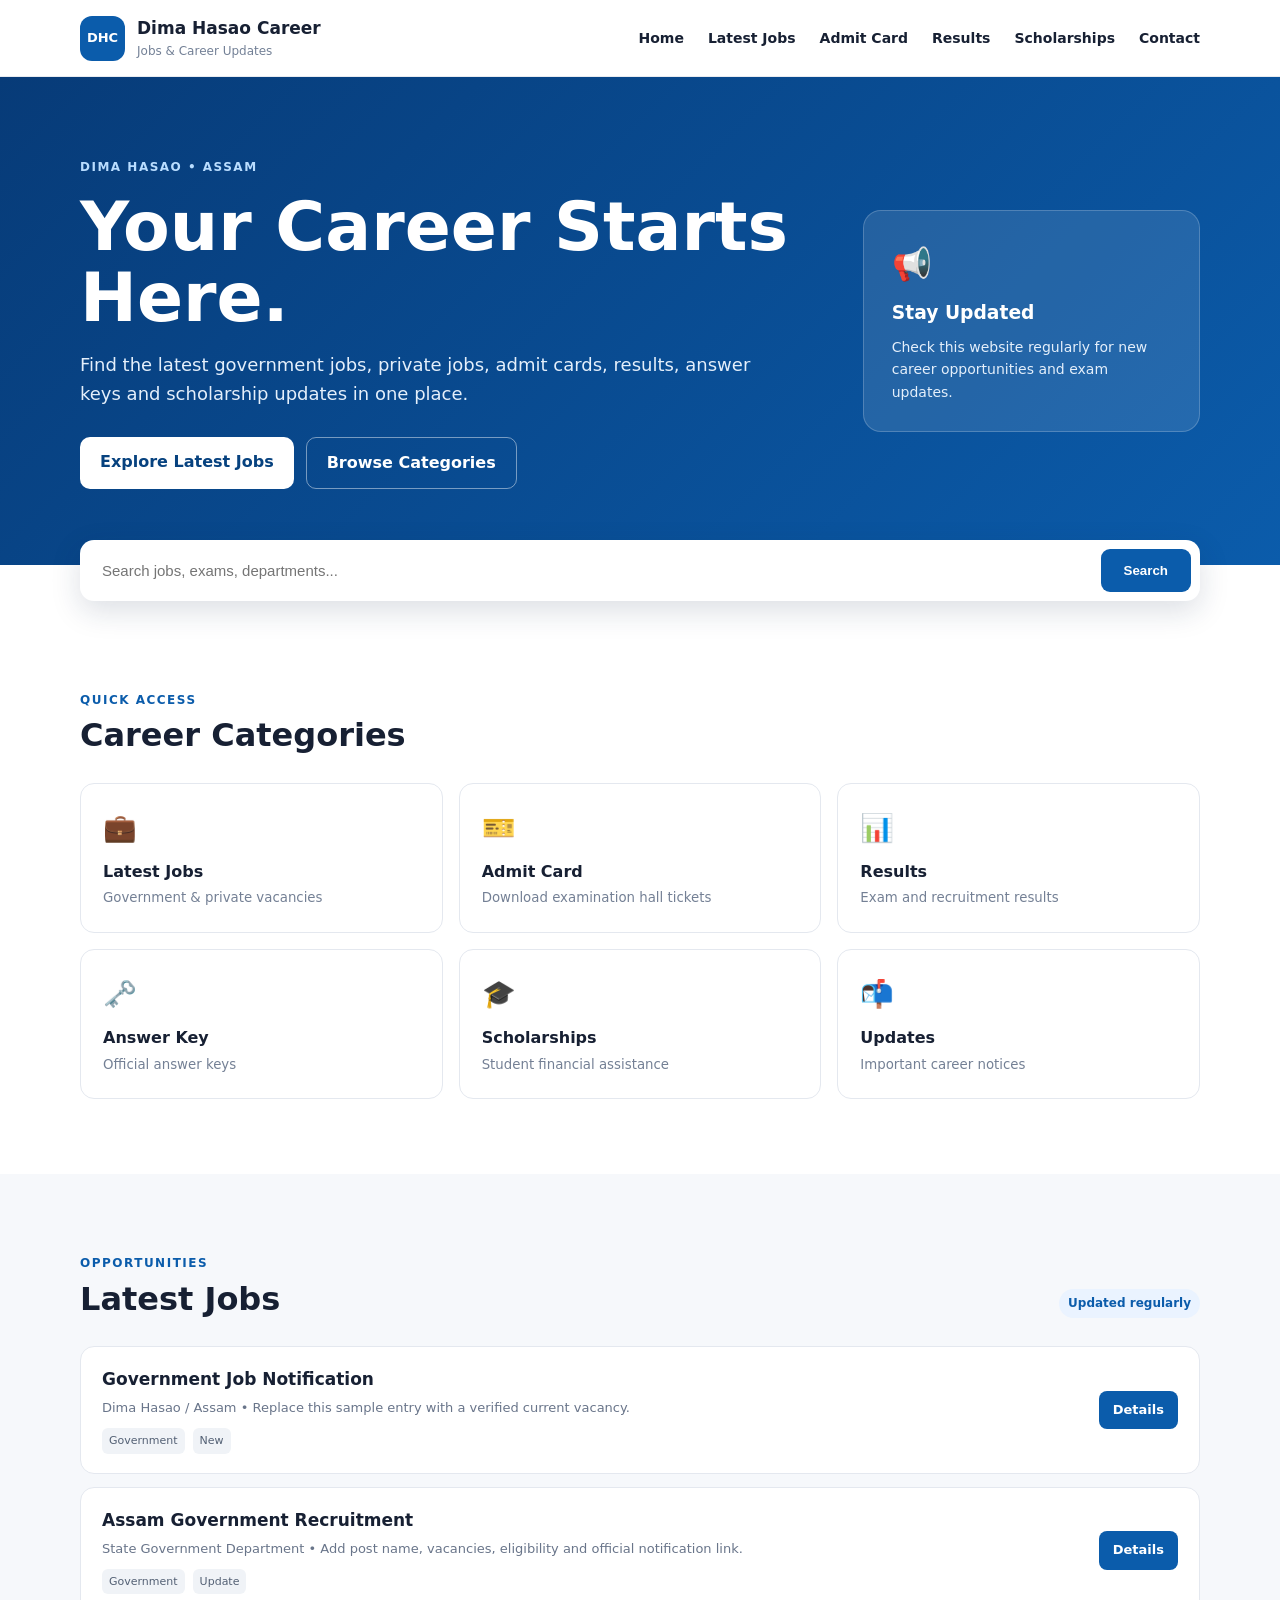
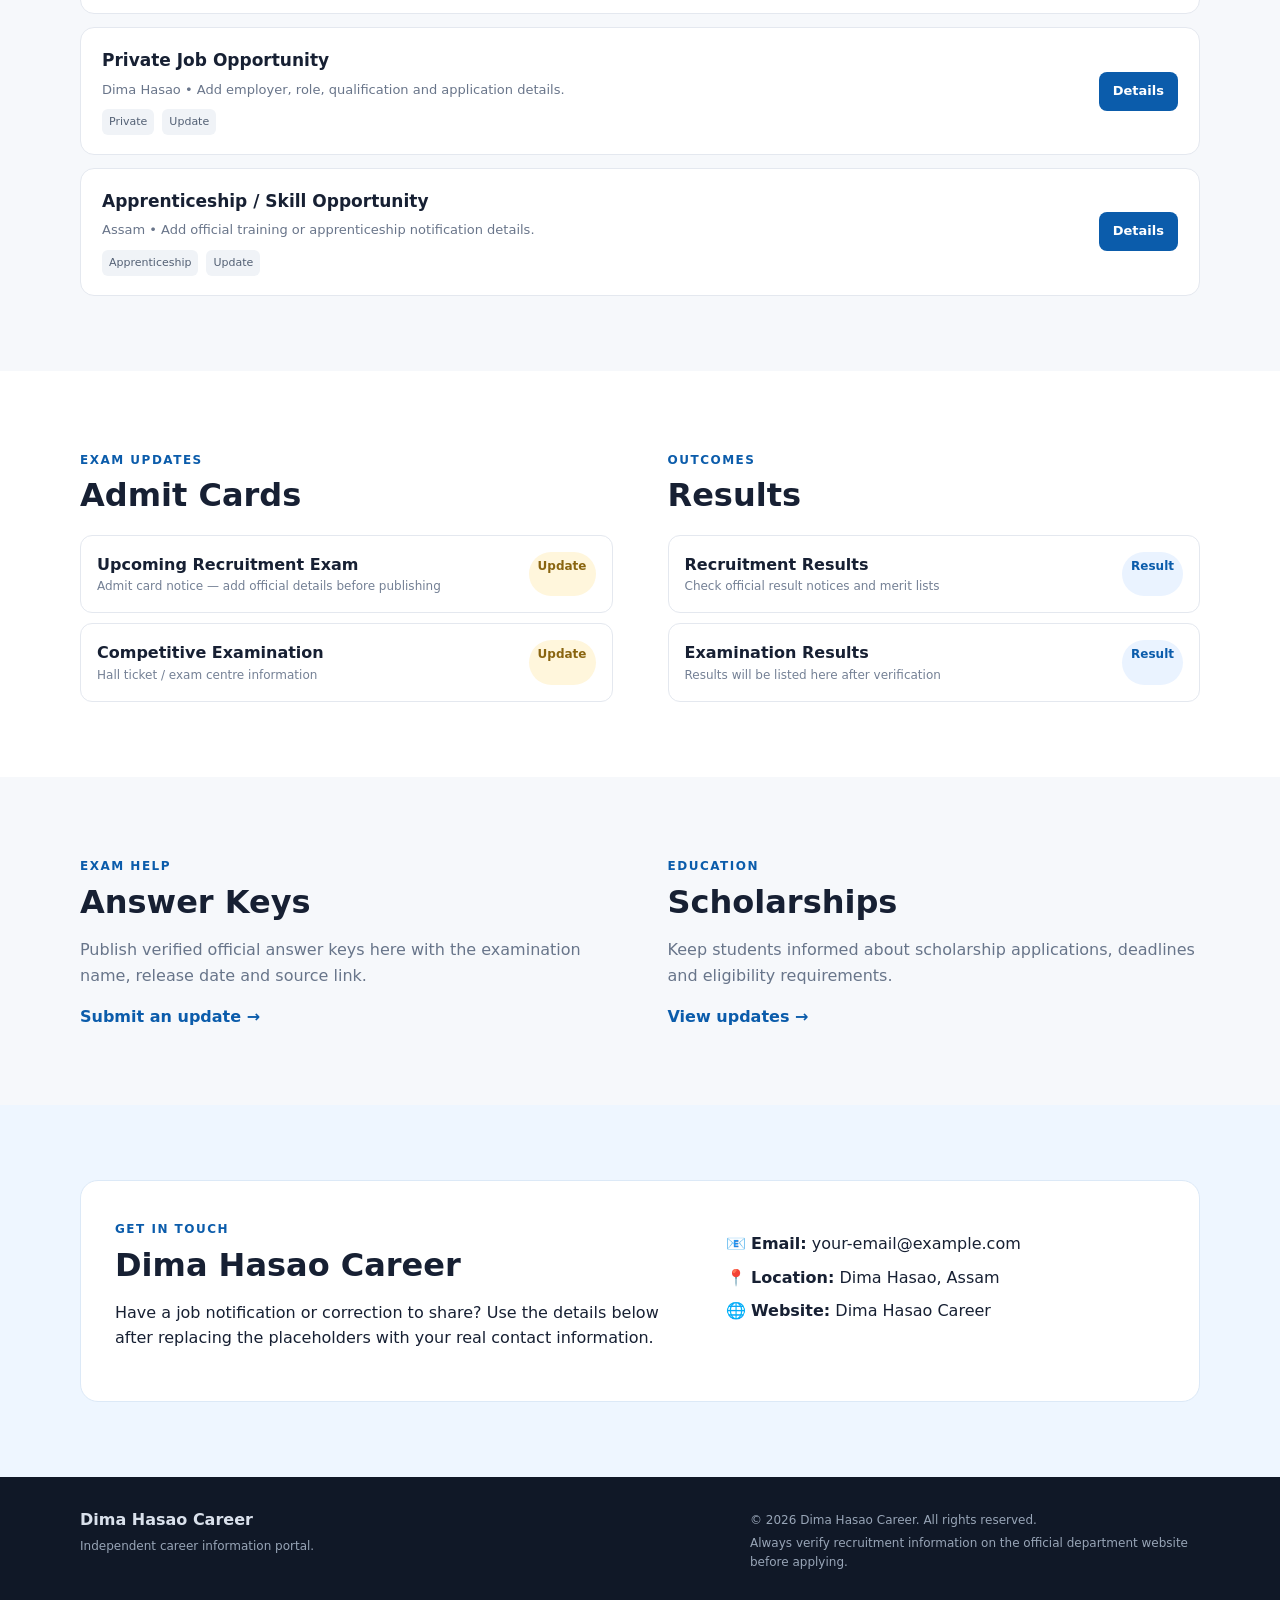
==== index.html @ f2a1e2ef "Add files via upload" ====
<!DOCTYPE html>
<html lang="en">
<head>
  <meta charset="UTF-8">
  <meta name="viewport" content="width=device-width, initial-scale=1.0">
  <meta name="description" content="Dima Hasao Career - Jobs, Admit Cards, Results, Answer Keys and Scholarships.">
  <title>Dima Hasao Career | Jobs & Career Updates</title>
  <link rel="stylesheet" href="style.css">
</head>
<body>
  <header class="topbar">
    <div class="container topbar-inner">
      <a class="brand" href="#home">
        <span class="brand-mark">DHC</span>
        <span><strong>Dima Hasao Career</strong><small>Jobs & Career Updates</small></span>
      </a>
      <button class="menu-toggle" aria-label="Toggle menu">☰</button>
      <nav id="mainNav">
        <a href="#home">Home</a>
        <a href="#latest">Latest Jobs</a>
        <a href="#admit">Admit Card</a>
        <a href="#results">Results</a>
        <a href="#scholarships">Scholarships</a>
        <a href="#contact">Contact</a>
      </nav>
    </div>
  </header>

  <main id="home">
    <section class="hero">
      <div class="container hero-content">
        <div>
          <span class="eyebrow">DIMA HASAO • ASSAM</span>
          <h1>Your Career Starts Here.</h1>
          <p>Find the latest government jobs, private jobs, admit cards, results, answer keys and scholarship updates in one place.</p>
          <div class="hero-actions">
            <a class="btn primary" href="#latest">Explore Latest Jobs</a>
            <a class="btn light" href="#categories">Browse Categories</a>
          </div>
        </div>
        <div class="hero-card">
          <span>📢</span>
          <h3>Stay Updated</h3>
          <p>Check this website regularly for new career opportunities and exam updates.</p>
        </div>
      </div>
    </section>

    <section class="search-section">
      <div class="container">
        <div class="search-box">
          <input id="searchInput" type="search" placeholder="Search jobs, exams, departments..." aria-label="Search">
          <button id="searchBtn">Search</button>
        </div>
        <p id="searchStatus" class="search-status"></p>
      </div>
    </section>

    <section id="categories" class="section">
      <div class="container">
        <div class="section-heading">
          <div><span class="eyebrow">QUICK ACCESS</span><h2>Career Categories</h2></div>
        </div>
        <div class="category-grid">
          <a href="#latest" class="category-card"><span>💼</span><b>Latest Jobs</b><small>Government & private vacancies</small></a>
          <a href="#admit" class="category-card"><span>🎫</span><b>Admit Card</b><small>Download examination hall tickets</small></a>
          <a href="#results" class="category-card"><span>📊</span><b>Results</b><small>Exam and recruitment results</small></a>
          <a href="#answer" class="category-card"><span>🗝️</span><b>Answer Key</b><small>Official answer keys</small></a>
          <a href="#scholarships" class="category-card"><span>🎓</span><b>Scholarships</b><small>Student financial assistance</small></a>
          <a href="#contact" class="category-card"><span>📬</span><b>Updates</b><small>Important career notices</small></a>
        </div>
      </div>
    </section>

    <section id="latest" class="section alt">
      <div class="container">
        <div class="section-heading">
          <div><span class="eyebrow">OPPORTUNITIES</span><h2>Latest Jobs</h2></div>
          <span class="badge">Updated regularly</span>
        </div>
        <div id="jobList" class="job-list"></div>
      </div>
    </section>

    <section id="admit" class="section">
      <div class="container two-col">
        <div>
          <span class="eyebrow">EXAM UPDATES</span>
          <h2>Admit Cards</h2>
          <div class="simple-list">
            <article><div><b>Upcoming Recruitment Exam</b><small>Admit card notice — add official details before publishing</small></div><span class="tag pending">Update</span></article>
            <article><div><b>Competitive Examination</b><small>Hall ticket / exam centre information</small></div><span class="tag pending">Update</span></article>
          </div>
        </div>
        <div id="results">
          <span class="eyebrow">OUTCOMES</span>
          <h2>Results</h2>
          <div class="simple-list">
            <article><div><b>Recruitment Results</b><small>Check official result notices and merit lists</small></div><span class="tag">Result</span></article>
            <article><div><b>Examination Results</b><small>Results will be listed here after verification</small></div><span class="tag">Result</span></article>
          </div>
        </div>
      </div>
    </section>

    <section id="answer" class="section alt">
      <div class="container two-col">
        <div>
          <span class="eyebrow">EXAM HELP</span>
          <h2>Answer Keys</h2>
          <p class="muted">Publish verified official answer keys here with the examination name, release date and source link.</p>
          <a class="text-link" href="#contact">Submit an update →</a>
        </div>
        <div id="scholarships">
          <span class="eyebrow">EDUCATION</span>
          <h2>Scholarships</h2>
          <p class="muted">Keep students informed about scholarship applications, deadlines and eligibility requirements.</p>
          <a class="text-link" href="#contact">View updates →</a>
        </div>
      </div>
    </section>

    <section id="contact" class="section contact-section">
      <div class="container contact-card">
        <div>
          <span class="eyebrow">GET IN TOUCH</span>
          <h2>Dima Hasao Career</h2>
          <p>Have a job notification or correction to share? Use the details below after replacing the placeholders with your real contact information.</p>
        </div>
        <div class="contact-details">
          <p>📧 <b>Email:</b> your-email@example.com</p>
          <p>📍 <b>Location:</b> Dima Hasao, Assam</p>
          <p>🌐 <b>Website:</b> Dima Hasao Career</p>
        </div>
      </div>
    </section>
  </main>

  <footer>
    <div class="container footer-inner">
      <div><b>Dima Hasao Career</b><p>Independent career information portal.</p></div>
      <div><p>© <span id="year"></span> Dima Hasao Career. All rights reserved.</p><p class="disclaimer">Always verify recruitment information on the official department website before applying.</p></div>
    </div>
  </footer>

  <script src="script.js"></script>
</body>
</html>
---- style.css ----
*{box-sizing:border-box}html{scroll-behavior:smooth}body{margin:0;font-family:Inter,system-ui,-apple-system,BlinkMacSystemFont,"Segoe UI",sans-serif;color:#172033;background:#fff;line-height:1.6}a{text-decoration:none;color:inherit}.container{width:min(1120px,92%);margin:auto}.topbar{position:sticky;top:0;z-index:20;background:#fff;border-bottom:1px solid #e8ebf0}.topbar-inner{height:76px;display:flex;align-items:center;justify-content:space-between}.brand{display:flex;gap:12px;align-items:center}.brand-mark{width:45px;height:45px;border-radius:12px;background:#0b5cab;color:#fff;display:grid;place-items:center;font-weight:800;font-size:13px}.brand strong{display:block;font-size:17px}.brand small{display:block;color:#738096;font-size:12px}nav{display:flex;gap:24px;font-size:14px;font-weight:650}nav a:hover{color:#0b5cab}.menu-toggle{display:none;border:0;background:transparent;font-size:25px}.hero{background:linear-gradient(135deg,#073b78,#0b5cab);color:#fff;padding:76px 0}.hero-content{display:grid;grid-template-columns:1.5fr .7fr;gap:60px;align-items:center}.eyebrow{font-size:12px;font-weight:800;letter-spacing:1.5px;color:#0b5cab}.hero .eyebrow{color:#b9ddff}.hero h1{font-size:clamp(40px,6vw,68px);line-height:1.05;margin:12px 0 18px}.hero p{font-size:18px;max-width:680px;color:#e4effb}.hero-actions{display:flex;gap:12px;margin-top:28px}.btn{padding:12px 20px;border-radius:10px;font-weight:750;display:inline-block}.btn.primary{background:#fff;color:#07427f}.btn.light{border:1px solid rgba(255,255,255,.45);color:#fff}.hero-card{background:rgba(255,255,255,.11);border:1px solid rgba(255,255,255,.2);padding:28px;border-radius:18px}.hero-card span{font-size:32px}.hero-card h3{margin:8px 0}.hero-card p{font-size:14px;margin:0}.search-section{margin-top:-25px}.search-box{background:#fff;padding:9px;border-radius:14px;box-shadow:0 10px 30px rgba(22,43,74,.15);display:flex}.search-box input{flex:1;border:0;outline:0;padding:13px;font-size:15px}.search-box button{border:0;background:#0b5cab;color:#fff;border-radius:9px;padding:0 23px;font-weight:750;cursor:pointer}.search-status{font-size:13px;color:#657187;margin:10px 3px 0}.section{padding:75px 0}.alt{background:#f6f8fb}.section-heading{display:flex;justify-content:space-between;align-items:end;margin-bottom:28px}.section h2{font-size:32px;line-height:1.2;margin:5px 0 0}.badge,.tag{font-size:12px;padding:5px 9px;border-radius:99px;background:#eaf3ff;color:#0b5cab;font-weight:700}.category-grid{display:grid;grid-template-columns:repeat(3,1fr);gap:16px}.category-card{border:1px solid #e4e8ef;border-radius:14px;padding:22px;background:#fff;transition:.2s}.category-card:hover{transform:translateY(-3px);box-shadow:0 8px 22px rgba(23,32,51,.08);border-color:#b9d6f5}.category-card span{font-size:27px;display:block;margin-bottom:10px}.category-card b{display:block}.category-card small{color:#748095}.job-list{display:grid;gap:13px}.job-card{background:#fff;border:1px solid #e4e8ef;border-radius:14px;padding:19px 21px;display:flex;justify-content:space-between;gap:18px;align-items:center}.job-card h3{font-size:17px;margin:0 0 5px}.job-card p{margin:0;color:#69758a;font-size:13px}.job-card .apply{background:#0b5cab;color:#fff;padding:9px 14px;border-radius:8px;font-size:13px;font-weight:700;white-space:nowrap}.job-card .meta{display:flex;gap:8px;flex-wrap:wrap;margin-top:9px}.meta span{font-size:11px;background:#f0f3f7;padding:4px 7px;border-radius:6px;color:#536074}.two-col{display:grid;grid-template-columns:1fr 1fr;gap:55px}.simple-list{margin-top:20px;display:grid;gap:10px}.simple-list article{display:flex;justify-content:space-between;gap:15px;border:1px solid #e4e8ef;border-radius:12px;padding:16px;background:#fff}.simple-list b,.simple-list small{display:block}.simple-list small{font-size:12px;color:#748095}.tag.pending{background:#fff6dc;color:#8a6510}.muted{color:#68758a}.text-link{color:#0b5cab;font-weight:750}.contact-section{background:#eef6ff}.contact-card{display:grid;grid-template-columns:1.3fr 1fr;gap:40px;background:#fff;border:1px solid #dce9f7;border-radius:18px;padding:34px}.contact-card h2{margin-top:5px}.contact-details{padding:8px 0}.contact-details p{margin:8px 0}footer{background:#101827;color:#d9e0eb;padding:30px 0}.footer-inner{display:flex;justify-content:space-between;gap:30px}.footer-inner p{font-size:12px;color:#98a5b7;margin:4px 0}.disclaimer{max-width:450px}@media(max-width:800px){nav{display:none;position:absolute;left:0;right:0;top:76px;background:#fff;padding:18px 4%;border-bottom:1px solid #e8ebf0;flex-direction:column;gap:13px}.menu-toggle{display:block}nav.open{display:flex}.hero-content,.two-col,.contact-card{grid-template-columns:1fr}.hero{padding:55px 0}.category-grid{grid-template-columns:1fr 1fr}.section{padding:55px 0}.footer-inner{flex-direction:column}.job-card{align-items:flex-start;flex-direction:column}.job-card .apply{width:100%;text-align:center}}@media(max-width:480px){.category-grid{grid-template-columns:1fr}.hero h1{font-size:42px}.search-box button{padding:0 15px}.section h2{font-size:28px}}
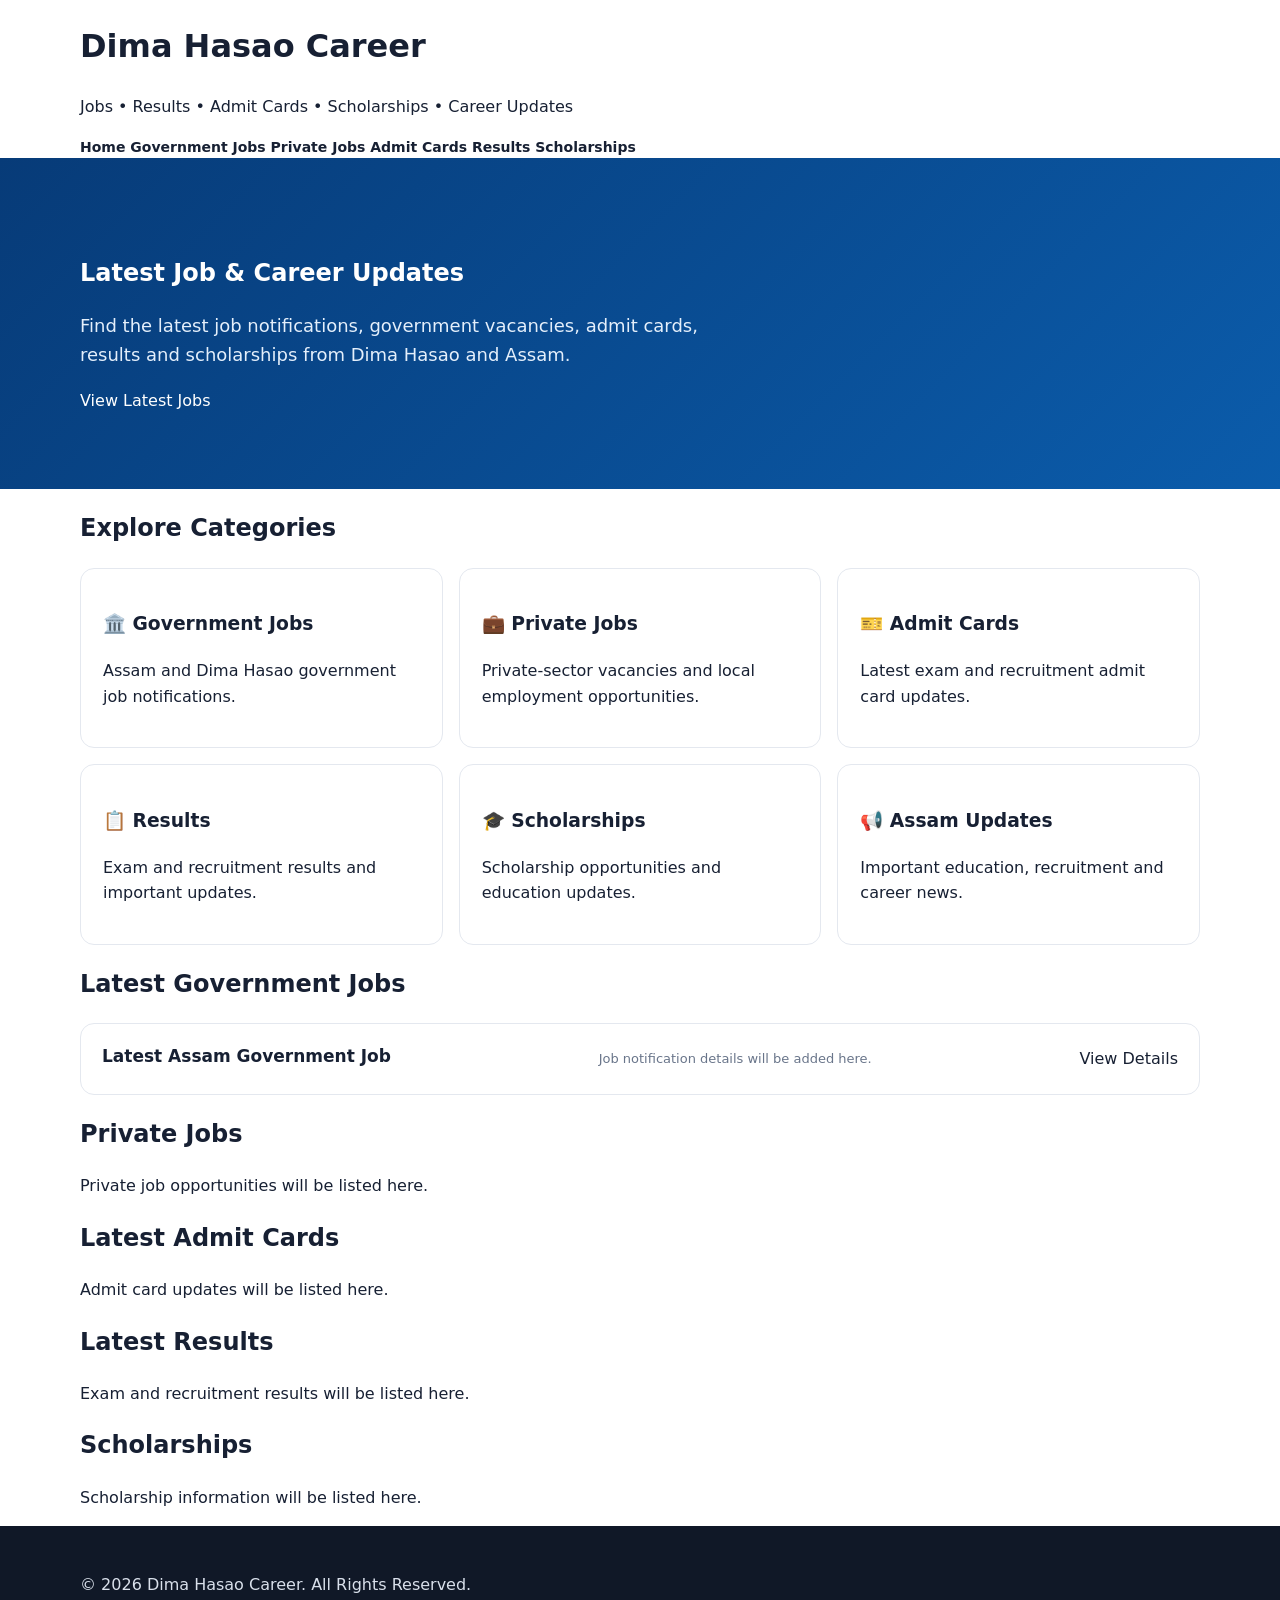
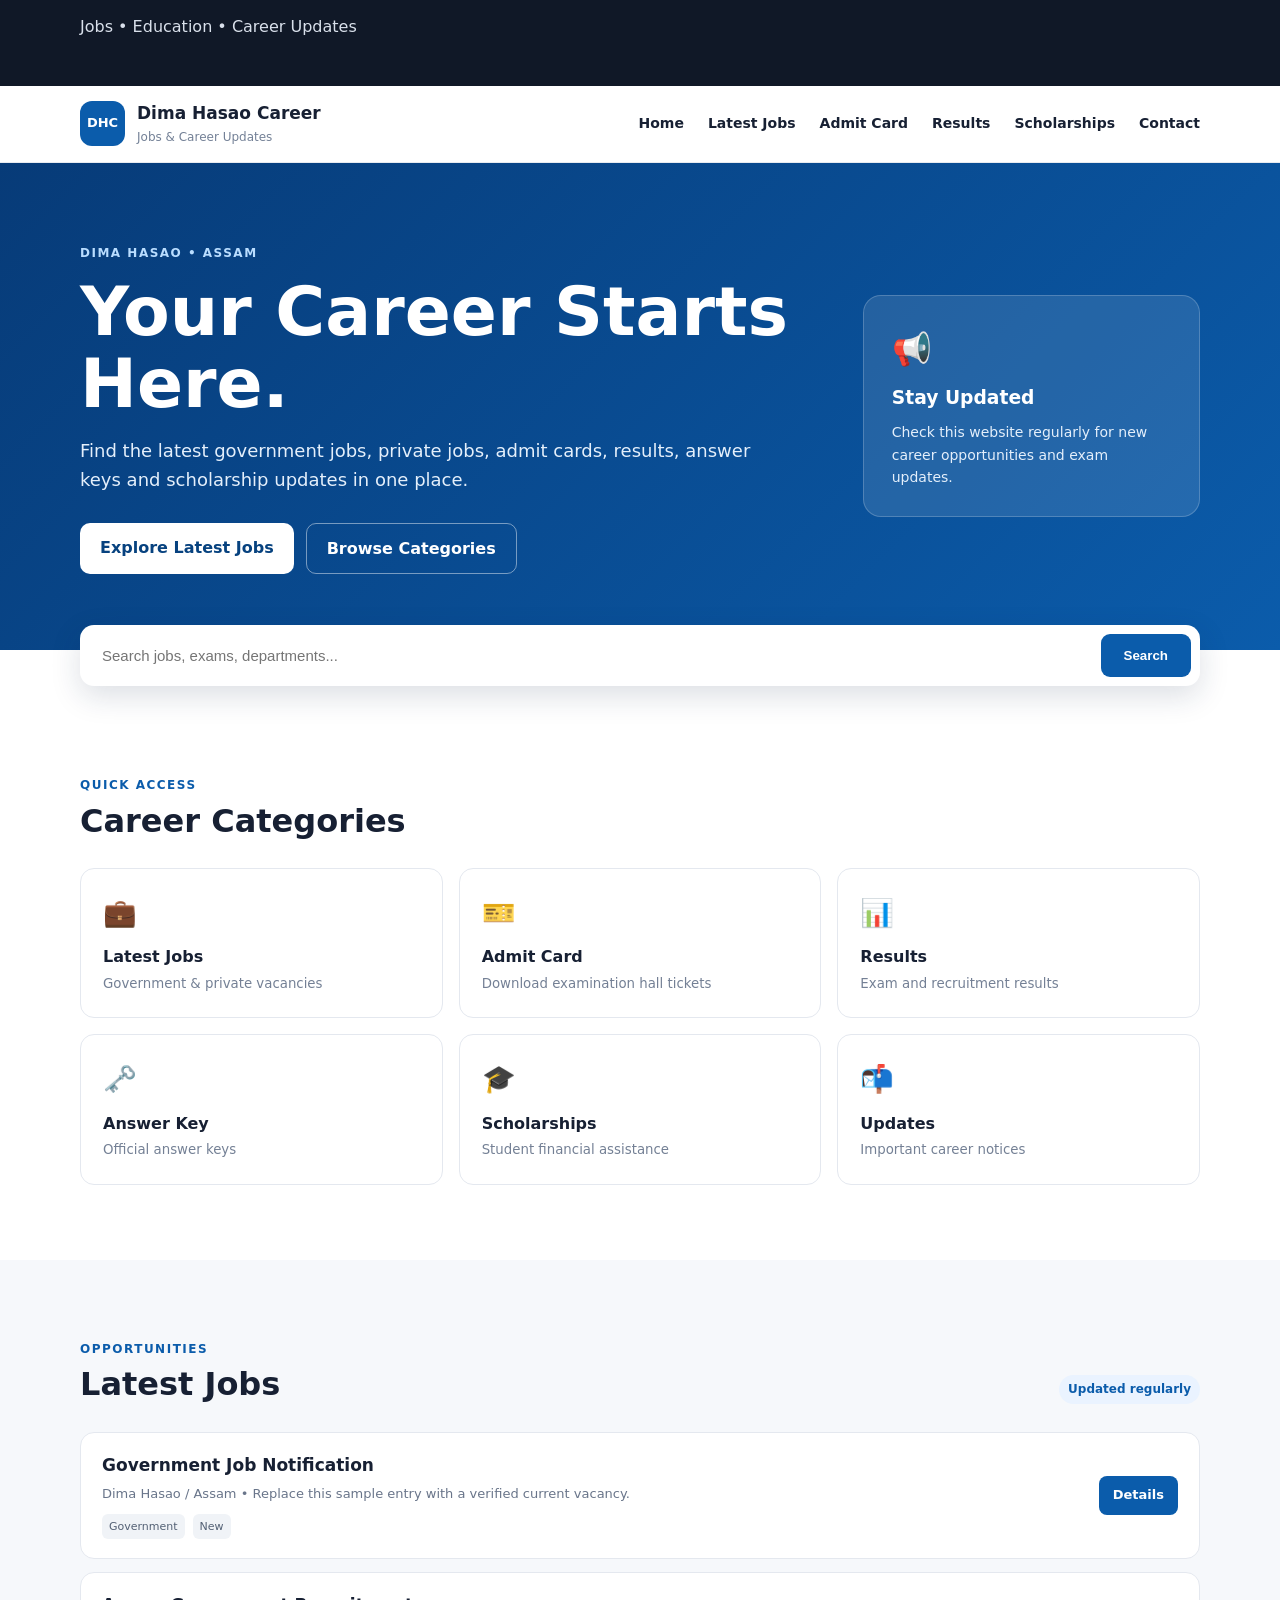
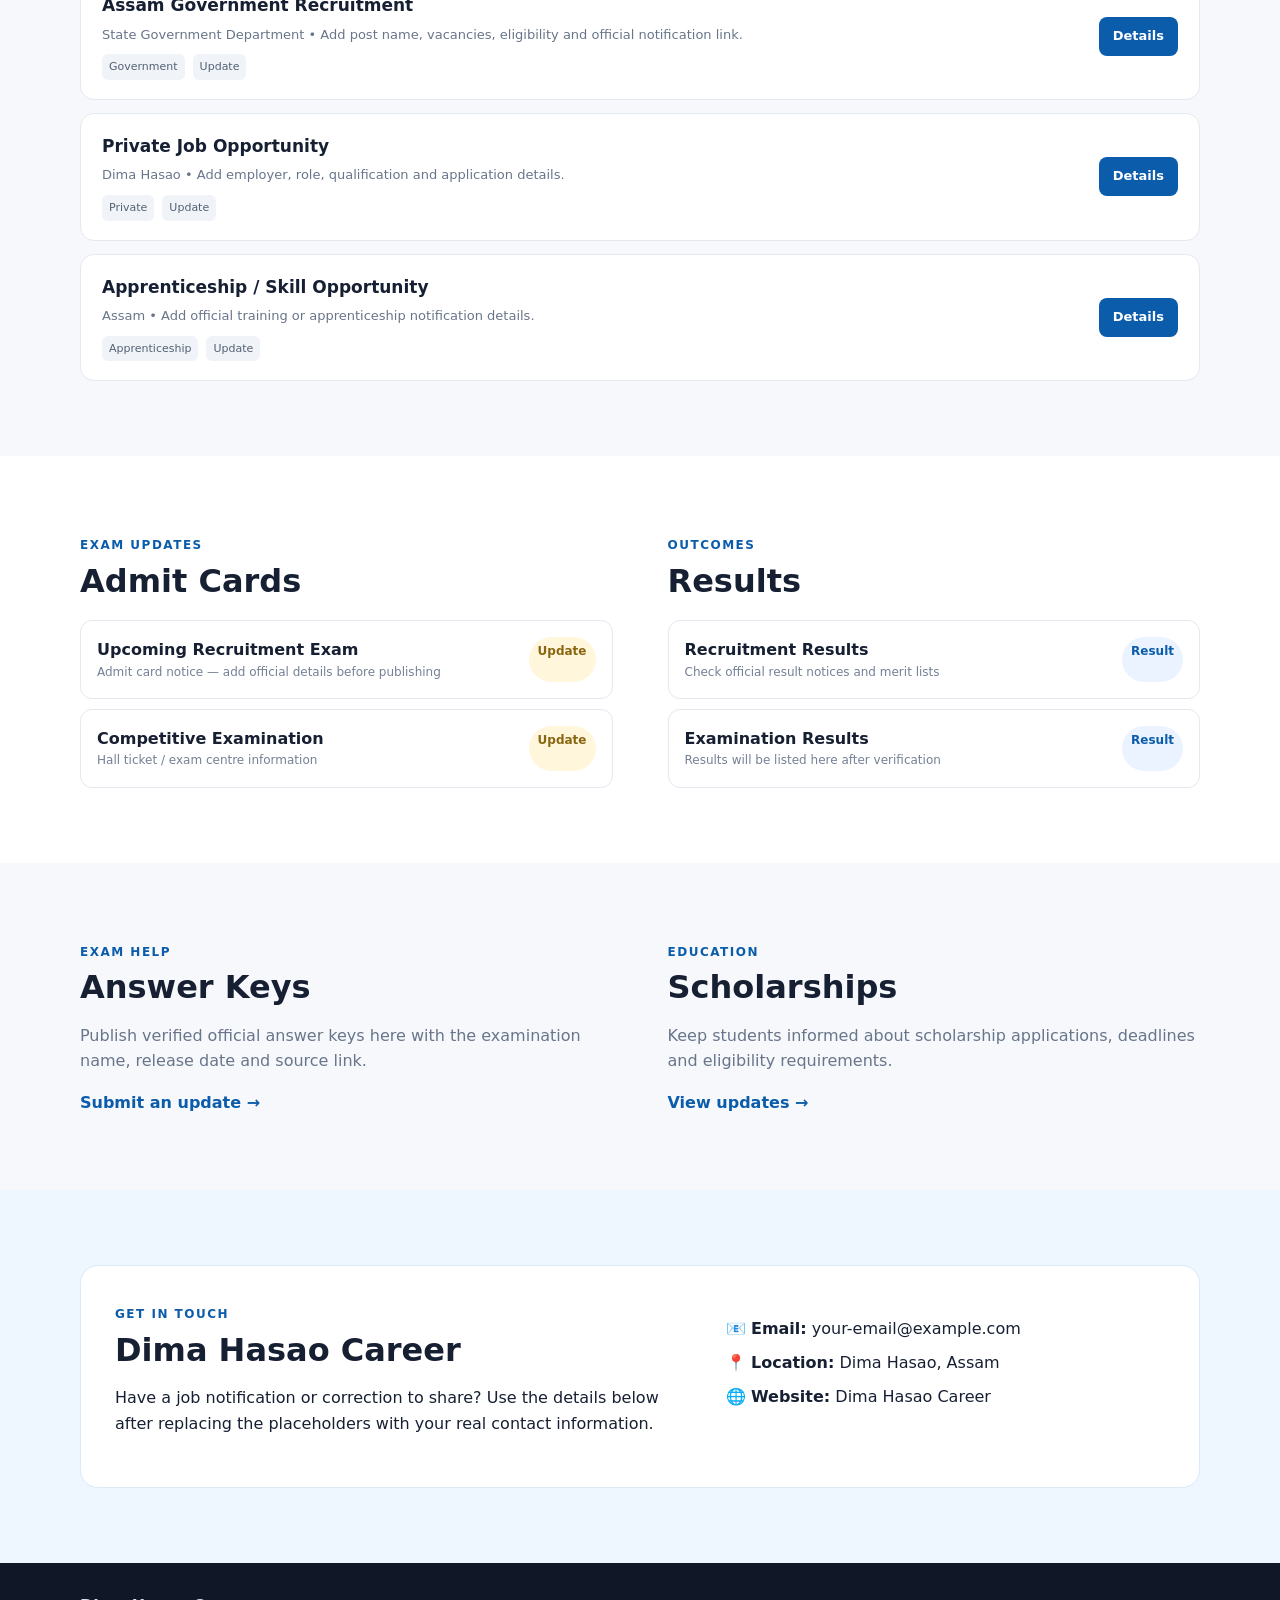
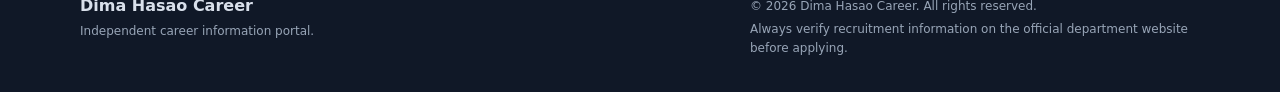
==== commit e4846049: "Update index.html" ====
--- a/index.html
+++ b/index.html
@@ -1,6 +1,13 @@
 <!DOCTYPE html>
 <html lang="en">
 <head>
+  <title>Dima Hasao Career - Assam Jobs, Results, Admit Cards & Career Updates</title>
+
+<meta name="description" content="Dima Hasao Career provides the latest Assam and Dima Hasao job notifications, government jobs, admit cards, results, scholarships and career updates.">
+
+<meta name="keywords" content="Dima Hasao jobs, Dima Hasao Career, Assam jobs, Assam government jobs, Dima Hasao government jobs, Assam job updates">
+
+<meta name="robots" content="index, follow">
   <meta charset="UTF-8">
   <meta name="viewport" content="width=device-width, initial-scale=1.0">
   <meta name="description" content="Dima Hasao Career - Jobs, Admit Cards, Results, Answer Keys and Scholarships.">
@@ -8,6 +15,86 @@
   <link rel="stylesheet" href="style.css">
 </head>
 <body>
+  <header class="site-header">
+  <div class="container">
+    <h1>Dima Hasao Career</h1>
+    <p>Jobs • Results • Admit Cards • Scholarships • Career Updates</p>
+  </div>
+</header><nav class="navbar">
+  <div class="container nav-links">
+    <a href="#home">Home</a>
+    <a href="#jobs">Government Jobs</a>
+    <a href="#private">Private Jobs</a>
+    <a href="#admit">Admit Cards</a>
+    <a href="#results">Results</a>
+    <a href="#scholarships">Scholarships</a>
+  </div>
+</nav><main id="home">  <section class="hero">
+    <div class="container">
+      <h2>Latest Job & Career Updates</h2>
+      <p>Find the latest job notifications, government vacancies, admit cards, results and scholarships from Dima Hasao and Assam.</p>
+      <a class="button" href="#jobs">View Latest Jobs</a>
+    </div>
+  </section>  <section class="container categories">
+    <h2>Explore Categories</h2><div class="category-grid">
+
+  <a class="category-card" href="#jobs">
+    <h3>🏛️ Government Jobs</h3>
+    <p>Assam and Dima Hasao government job notifications.</p>
+  </a>
+
+  <a class="category-card" href="#private">
+    <h3>💼 Private Jobs</h3>
+    <p>Private-sector vacancies and local employment opportunities.</p>
+  </a>
+
+  <a class="category-card" href="#admit">
+    <h3>🎫 Admit Cards</h3>
+    <p>Latest exam and recruitment admit card updates.</p>
+  </a>
+
+  <a class="category-card" href="#results">
+    <h3>📋 Results</h3>
+    <p>Exam and recruitment results and important updates.</p>
+  </a>
+
+  <a class="category-card" href="#scholarships">
+    <h3>🎓 Scholarships</h3>
+    <p>Scholarship opportunities and education updates.</p>
+  </a>
+
+  <a class="category-card" href="#updates">
+    <h3>📢 Assam Updates</h3>
+    <p>Important education, recruitment and career news.</p>
+  </a>
+
+</div>
+
+  </section>  <section id="jobs" class="container content-section">
+    <h2>Latest Government Jobs</h2><div class="job-card">
+  <h3>Latest Assam Government Job</h3>
+  <p>Job notification details will be added here.</p>
+  <a href="#">View Details</a>
+</div>
+
+  </section>  <section id="private" class="container content-section">
+    <h2>Private Jobs</h2>
+    <p>Private job opportunities will be listed here.</p>
+  </section>  <section id="admit" class="container content-section">
+    <h2>Latest Admit Cards</h2>
+    <p>Admit card updates will be listed here.</p>
+  </section>  <section id="results" class="container content-section">
+    <h2>Latest Results</h2>
+    <p>Exam and recruitment results will be listed here.</p>
+  </section>  <section id="scholarships" class="container content-section">
+    <h2>Scholarships</h2>
+    <p>Scholarship information will be listed here.</p>
+  </section></main><footer class="site-footer">
+  <div class="container">
+    <p>© 2026 Dima Hasao Career. All Rights Reserved.</p>
+    <p>Jobs • Education • Career Updates</p>
+  </div>
+  </footer>
   <header class="topbar">
     <div class="container topbar-inner">
       <a class="brand" href="#home">
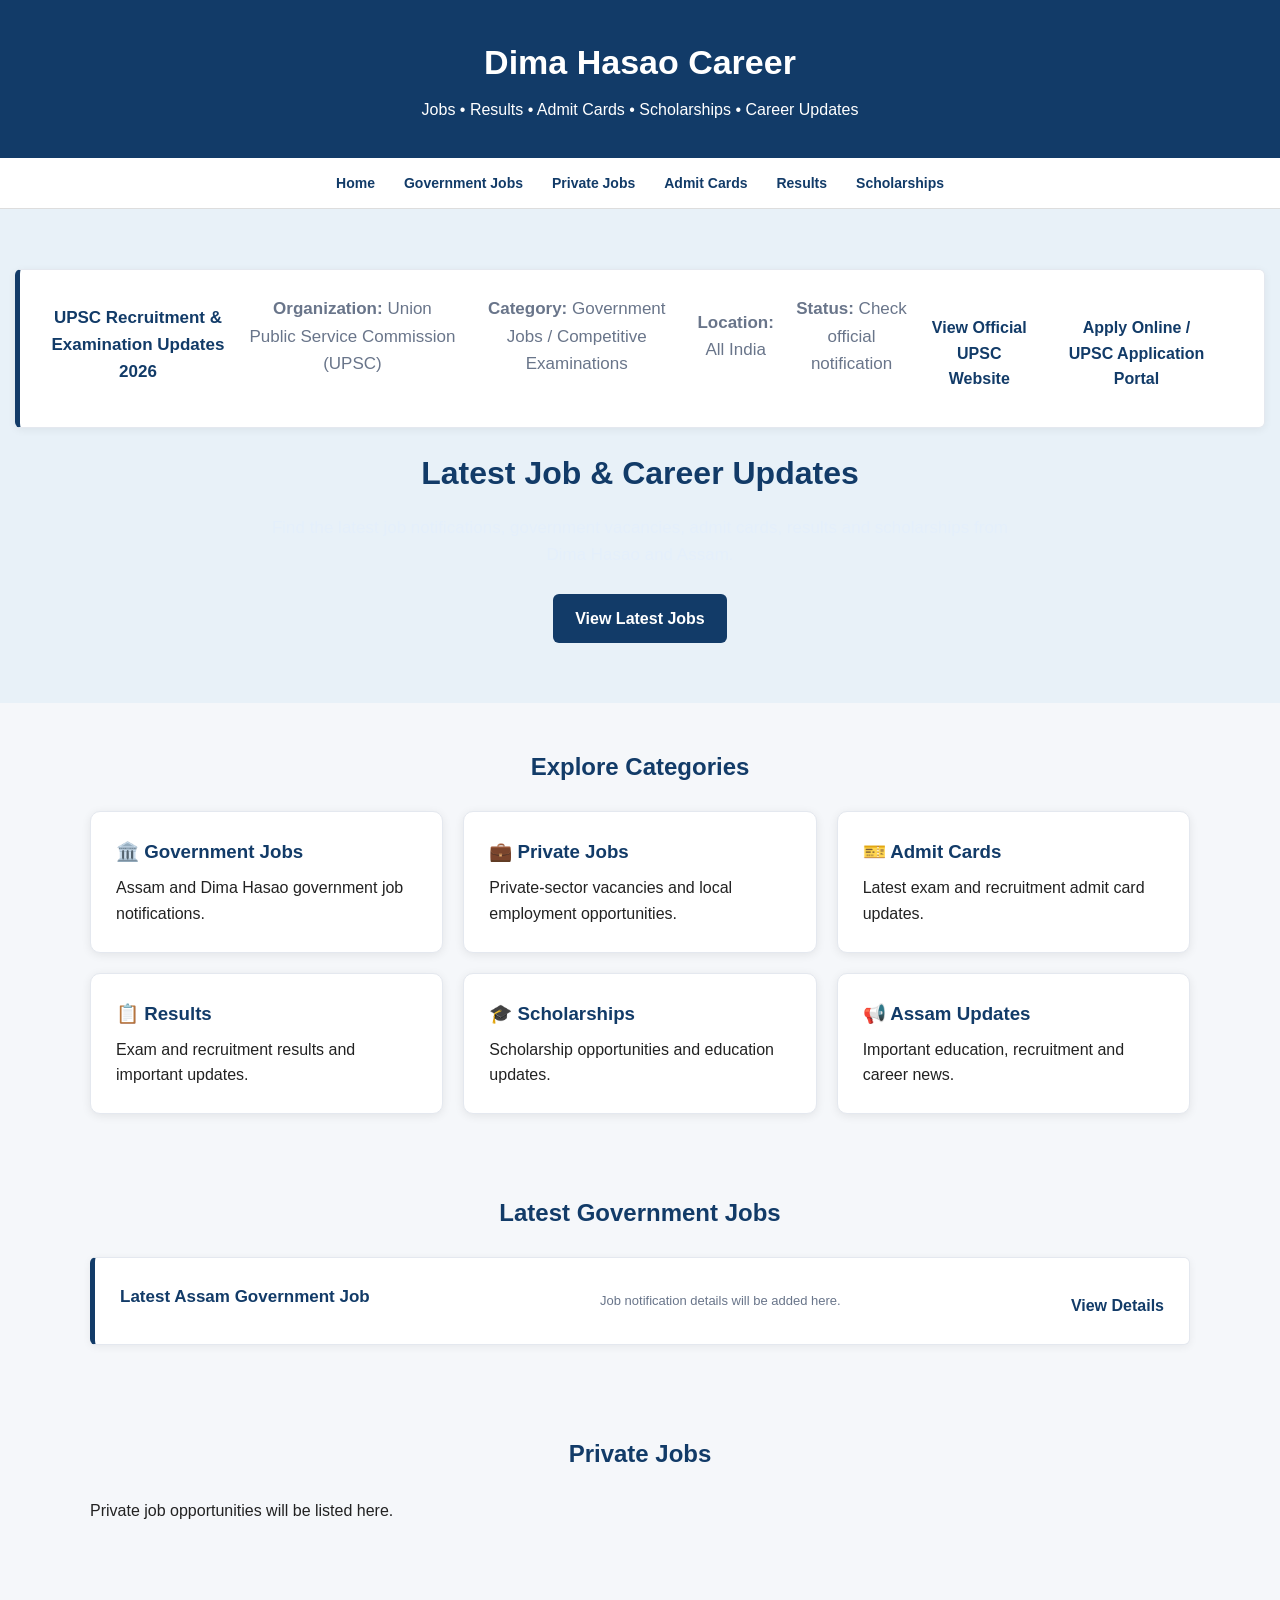
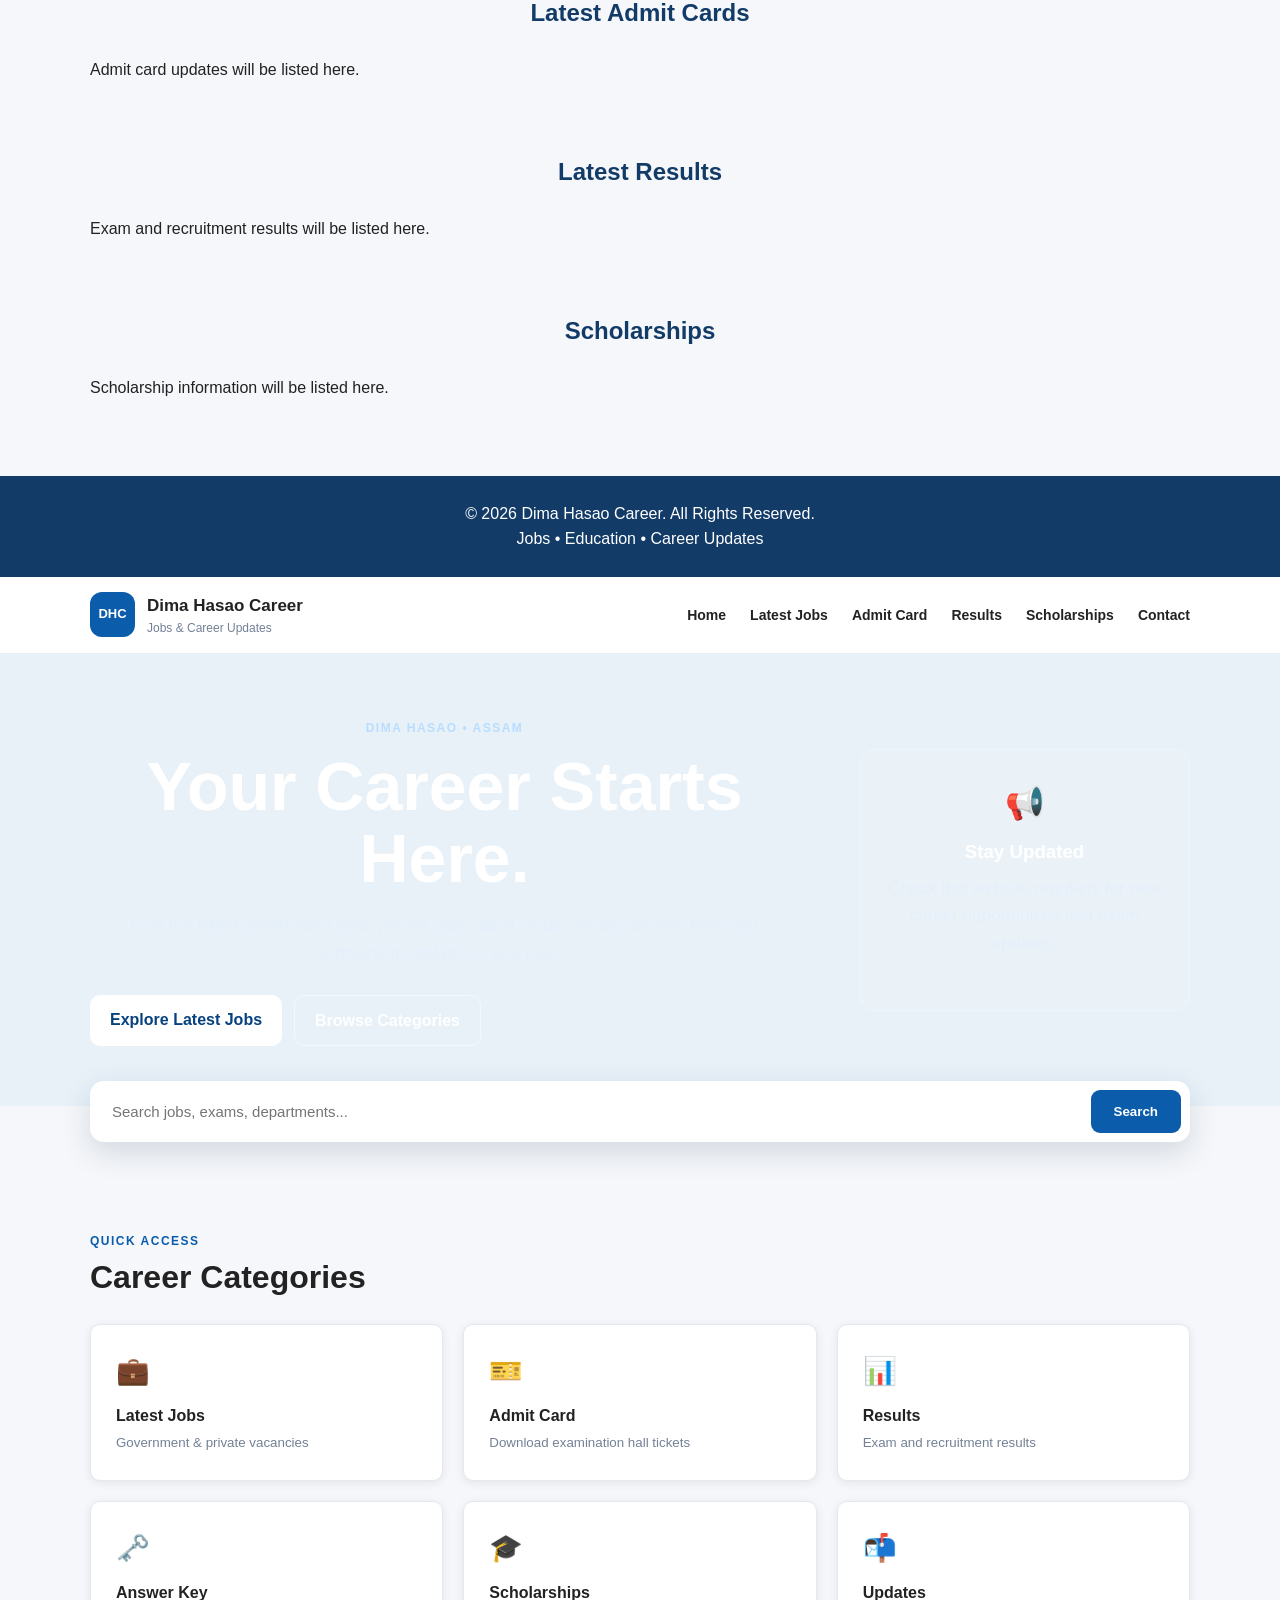
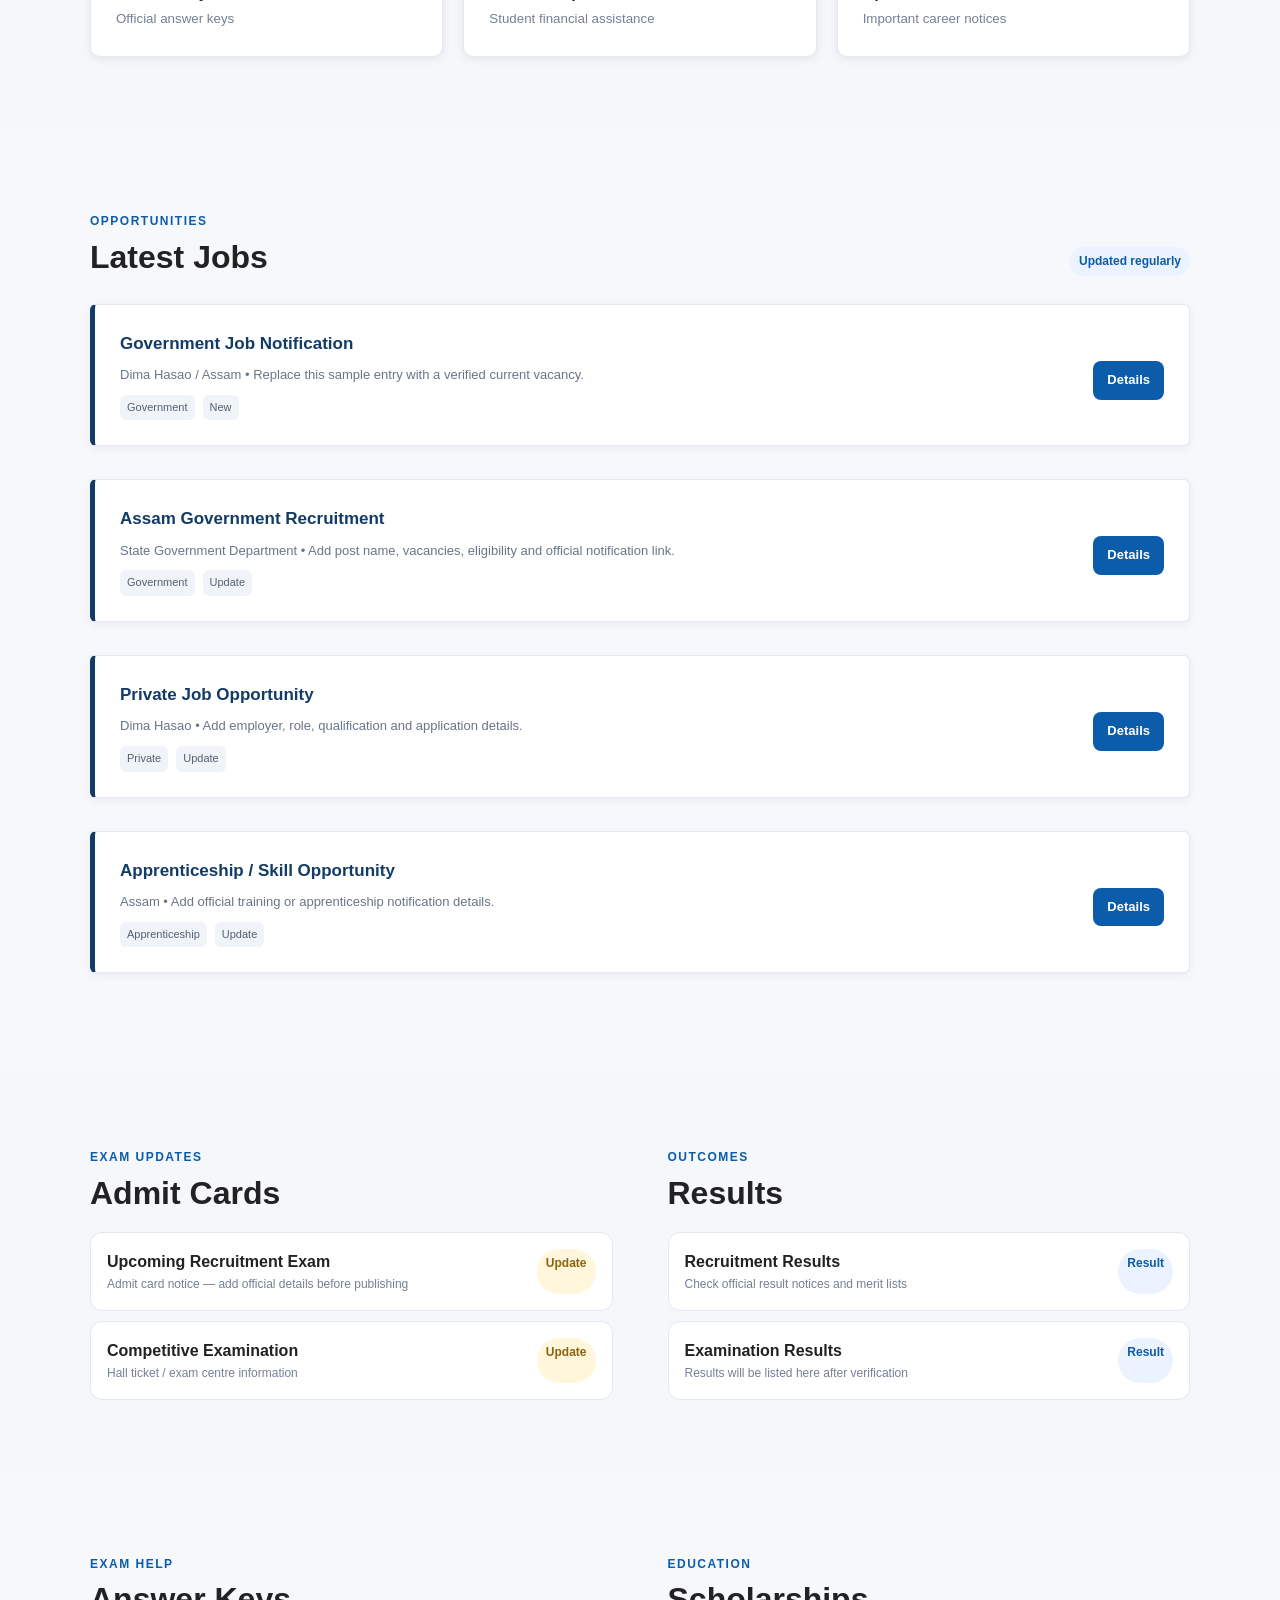
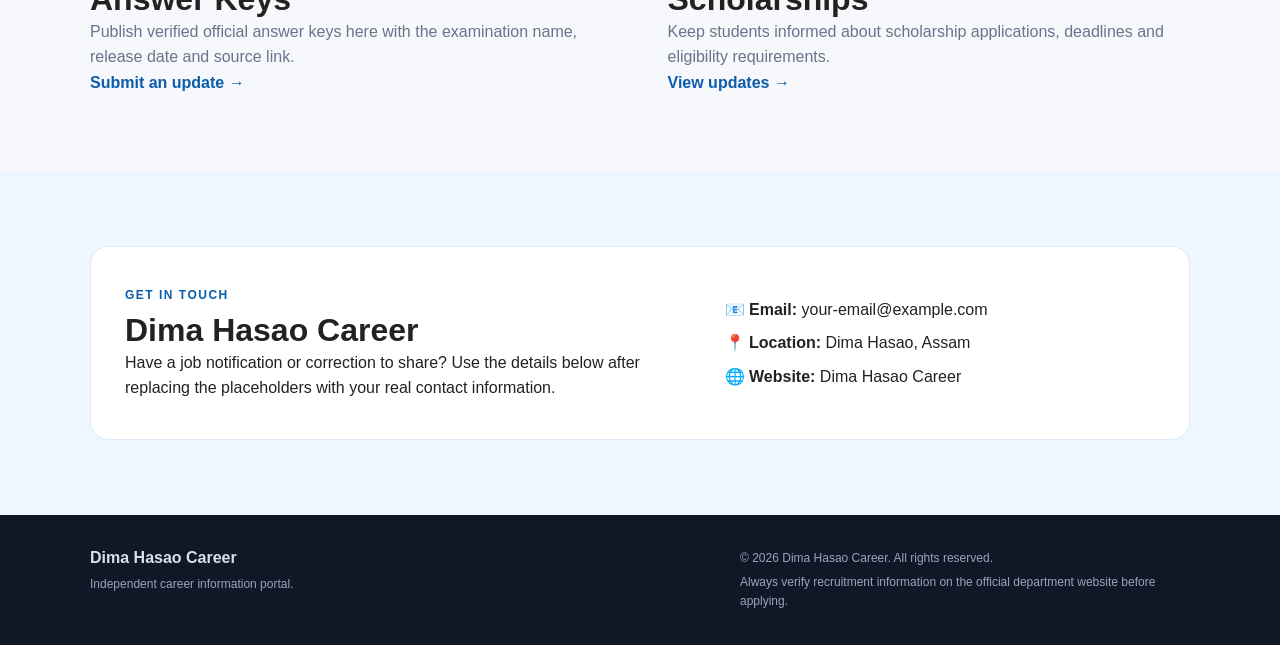
==== commit 40f30c0b: "Update index.html" ====
--- a/index.html
+++ b/index.html
@@ -29,7 +29,18 @@
     <a href="#results">Results</a>
     <a href="#scholarships">Scholarships</a>
   </div>
-</nav><main id="home">  <section class="hero">
+</nav><main id="home">  <section class="hero"> <div class="job-card">
+  <h3>UPSC Recruitment & Examination Updates 2026</h3>  <p><strong>Organization:</strong> Union Public Service Commission (UPSC)</p>
+  <p><strong>Category:</strong> Government Jobs / Competitive Examinations</p>
+  <p><strong>Location:</strong> All India</p>
+  <p><strong>Status:</strong> Check official notification</p>  <a href="https://www.upsc.gov.in/" target="_blank" rel="noopener">
+    View Official UPSC Website
+  </a><br><br>
+
+  <a href="https://upsconline.nic.in/" target="_blank" rel="noopener">
+    Apply Online / UPSC Application Portal
+  </a>of
+</div>
     <div class="container">
       <h2>Latest Job & Career Updates</h2>
       <p>Find the latest job notifications, government vacancies, admit cards, results and scholarships from Dima Hasao and Assam.</p>
--- a/style.css
+++ b/style.css
@@ -1 +1,193 @@
 *{box-sizing:border-box}html{scroll-behavior:smooth}body{margin:0;font-family:Inter,system-ui,-apple-system,BlinkMacSystemFont,"Segoe UI",sans-serif;color:#172033;background:#fff;line-height:1.6}a{text-decoration:none;color:inherit}.container{width:min(1120px,92%);margin:auto}.topbar{position:sticky;top:0;z-index:20;background:#fff;border-bottom:1px solid #e8ebf0}.topbar-inner{height:76px;display:flex;align-items:center;justify-content:space-between}.brand{display:flex;gap:12px;align-items:center}.brand-mark{width:45px;height:45px;border-radius:12px;background:#0b5cab;color:#fff;display:grid;place-items:center;font-weight:800;font-size:13px}.brand strong{display:block;font-size:17px}.brand small{display:block;color:#738096;font-size:12px}nav{display:flex;gap:24px;font-size:14px;font-weight:650}nav a:hover{color:#0b5cab}.menu-toggle{display:none;border:0;background:transparent;font-size:25px}.hero{background:linear-gradient(135deg,#073b78,#0b5cab);color:#fff;padding:76px 0}.hero-content{display:grid;grid-template-columns:1.5fr .7fr;gap:60px;align-items:center}.eyebrow{font-size:12px;font-weight:800;letter-spacing:1.5px;color:#0b5cab}.hero .eyebrow{color:#b9ddff}.hero h1{font-size:clamp(40px,6vw,68px);line-height:1.05;margin:12px 0 18px}.hero p{font-size:18px;max-width:680px;color:#e4effb}.hero-actions{display:flex;gap:12px;margin-top:28px}.btn{padding:12px 20px;border-radius:10px;font-weight:750;display:inline-block}.btn.primary{background:#fff;color:#07427f}.btn.light{border:1px solid rgba(255,255,255,.45);color:#fff}.hero-card{background:rgba(255,255,255,.11);border:1px solid rgba(255,255,255,.2);padding:28px;border-radius:18px}.hero-card span{font-size:32px}.hero-card h3{margin:8px 0}.hero-card p{font-size:14px;margin:0}.search-section{margin-top:-25px}.search-box{background:#fff;padding:9px;border-radius:14px;box-shadow:0 10px 30px rgba(22,43,74,.15);display:flex}.search-box input{flex:1;border:0;outline:0;padding:13px;font-size:15px}.search-box button{border:0;background:#0b5cab;color:#fff;border-radius:9px;padding:0 23px;font-weight:750;cursor:pointer}.search-status{font-size:13px;color:#657187;margin:10px 3px 0}.section{padding:75px 0}.alt{background:#f6f8fb}.section-heading{display:flex;justify-content:space-between;align-items:end;margin-bottom:28px}.section h2{font-size:32px;line-height:1.2;margin:5px 0 0}.badge,.tag{font-size:12px;padding:5px 9px;border-radius:99px;background:#eaf3ff;color:#0b5cab;font-weight:700}.category-grid{display:grid;grid-template-columns:repeat(3,1fr);gap:16px}.category-card{border:1px solid #e4e8ef;border-radius:14px;padding:22px;background:#fff;transition:.2s}.category-card:hover{transform:translateY(-3px);box-shadow:0 8px 22px rgba(23,32,51,.08);border-color:#b9d6f5}.category-card span{font-size:27px;display:block;margin-bottom:10px}.category-card b{display:block}.category-card small{color:#748095}.job-list{display:grid;gap:13px}.job-card{background:#fff;border:1px solid #e4e8ef;border-radius:14px;padding:19px 21px;display:flex;justify-content:space-between;gap:18px;align-items:center}.job-card h3{font-size:17px;margin:0 0 5px}.job-card p{margin:0;color:#69758a;font-size:13px}.job-card .apply{background:#0b5cab;color:#fff;padding:9px 14px;border-radius:8px;font-size:13px;font-weight:700;white-space:nowrap}.job-card .meta{display:flex;gap:8px;flex-wrap:wrap;margin-top:9px}.meta span{font-size:11px;background:#f0f3f7;padding:4px 7px;border-radius:6px;color:#536074}.two-col{display:grid;grid-template-columns:1fr 1fr;gap:55px}.simple-list{margin-top:20px;display:grid;gap:10px}.simple-list article{display:flex;justify-content:space-between;gap:15px;border:1px solid #e4e8ef;border-radius:12px;padding:16px;background:#fff}.simple-list b,.simple-list small{display:block}.simple-list small{font-size:12px;color:#748095}.tag.pending{background:#fff6dc;color:#8a6510}.muted{color:#68758a}.text-link{color:#0b5cab;font-weight:750}.contact-section{background:#eef6ff}.contact-card{display:grid;grid-template-columns:1.3fr 1fr;gap:40px;background:#fff;border:1px solid #dce9f7;border-radius:18px;padding:34px}.contact-card h2{margin-top:5px}.contact-details{padding:8px 0}.contact-details p{margin:8px 0}footer{background:#101827;color:#d9e0eb;padding:30px 0}.footer-inner{display:flex;justify-content:space-between;gap:30px}.footer-inner p{font-size:12px;color:#98a5b7;margin:4px 0}.disclaimer{max-width:450px}@media(max-width:800px){nav{display:none;position:absolute;left:0;right:0;top:76px;background:#fff;padding:18px 4%;border-bottom:1px solid #e8ebf0;flex-direction:column;gap:13px}.menu-toggle{display:block}nav.open{display:flex}.hero-content,.two-col,.contact-card{grid-template-columns:1fr}.hero{padding:55px 0}.category-grid{grid-template-columns:1fr 1fr}.section{padding:55px 0}.footer-inner{flex-direction:column}.job-card{align-items:flex-start;flex-direction:column}.job-card .apply{width:100%;text-align:center}}@media(max-width:480px){.category-grid{grid-template-columns:1fr}.hero h1{font-size:42px}.search-box button{padding:0 15px}.section h2{font-size:28px}}
+* {
+  box-sizing: border-box;
+  margin: 0;
+  padding: 0;
+}
+
+html {
+  scroll-behavior: smooth;
+}
+
+body {
+  font-family: Arial, sans-serif;
+  background: #f5f7fa;
+  color: #222;
+  line-height: 1.6;
+}
+
+.container {
+  width: 92%;
+  max-width: 1100px;
+  margin: auto;
+}
+
+/* Header */
+.site-header {
+  background: #123b68;
+  color: white;
+  text-align: center;
+  padding: 35px 15px;
+}
+
+.site-header h1 {
+  font-size: 34px;
+  margin-bottom: 8px;
+}
+
+.site-header p {
+  font-size: 16px;
+}
+
+/* Navigation */
+.navbar {
+  background: #ffffff;
+  border-bottom: 1px solid #ddd;
+  position: sticky;
+  top: 0;
+  z-index: 100;
+}
+
+.nav-links {
+  display: flex;
+  justify-content: center;
+  flex-wrap: wrap;
+  gap: 5px;
+}
+
+.nav-links a {
+  color: #123b68;
+  text-decoration: none;
+  padding: 14px 12px;
+  font-weight: bold;
+}
+
+.nav-links a:hover {
+  background: #eaf1f8;
+}
+
+/* Hero */
+.hero {
+  background: #e8f1f8;
+  text-align: center;
+  padding: 60px 15px;
+}
+
+.hero h2 {
+  font-size: 32px;
+  color: #123b68;
+  margin-bottom: 15px;
+}
+
+.hero p {
+  max-width: 750px;
+  margin: 0 auto 25px;
+  font-size: 17px;
+}
+
+.button {
+  display: inline-block;
+  background: #123b68;
+  color: white;
+  padding: 12px 22px;
+  border-radius: 6px;
+  text-decoration: none;
+  font-weight: bold;
+}
+
+/* Categories */
+.categories {
+  padding: 45px 0;
+}
+
+.categories h2,
+.content-section h2 {
+  text-align: center;
+  color: #123b68;
+  margin-bottom: 25px;
+}
+
+.category-grid {
+  display: grid;
+  grid-template-columns: repeat(3, 1fr);
+  gap: 20px;
+}
+
+.category-card {
+  background: white;
+  padding: 25px;
+  border-radius: 10px;
+  text-decoration: none;
+  color: #222;
+  box-shadow: 0 2px 10px rgba(0, 0, 0, 0.08);
+  transition: transform 0.2s;
+}
+
+.category-card:hover {
+  transform: translateY(-4px);
+}
+
+.category-card h3 {
+  color: #123b68;
+  margin-bottom: 8px;
+}
+
+/* Content */
+.content-section {
+  padding: 35px 0;
+}
+
+.job-card {
+  background: white;
+  padding: 25px;
+  border-left: 5px solid #123b68;
+  border-radius: 6px;
+  margin-bottom: 20px;
+  box-shadow: 0 2px 8px rgba(0, 0, 0, 0.06);
+}
+
+.job-card h3 {
+  color: #123b68;
+  margin-bottom: 8px;
+}
+
+.job-card a {
+  display: inline-block;
+  margin-top: 10px;
+  color: #123b68;
+  font-weight: bold;
+}
+
+/* Footer */
+.site-footer {
+  background: #123b68;
+  color: white;
+  text-align: center;
+  padding: 25px 15px;
+  margin-top: 40px;
+}
+
+/* Mobile */
+@media (max-width: 700px) {
+  .site-header h1 {
+    font-size: 27px;
+  }
+
+  .hero h2 {
+    font-size: 25px;
+  }
+
+  .category-grid {
+    grid-template-columns: 1fr;
+  }
+
+  .nav-links {
+    justify-content: flex-start;
+    overflow-x: auto;
+    flex-wrap: nowrap;
+  }
+
+  .nav-links a {
+    white-space: nowrap;
+  }
+  }
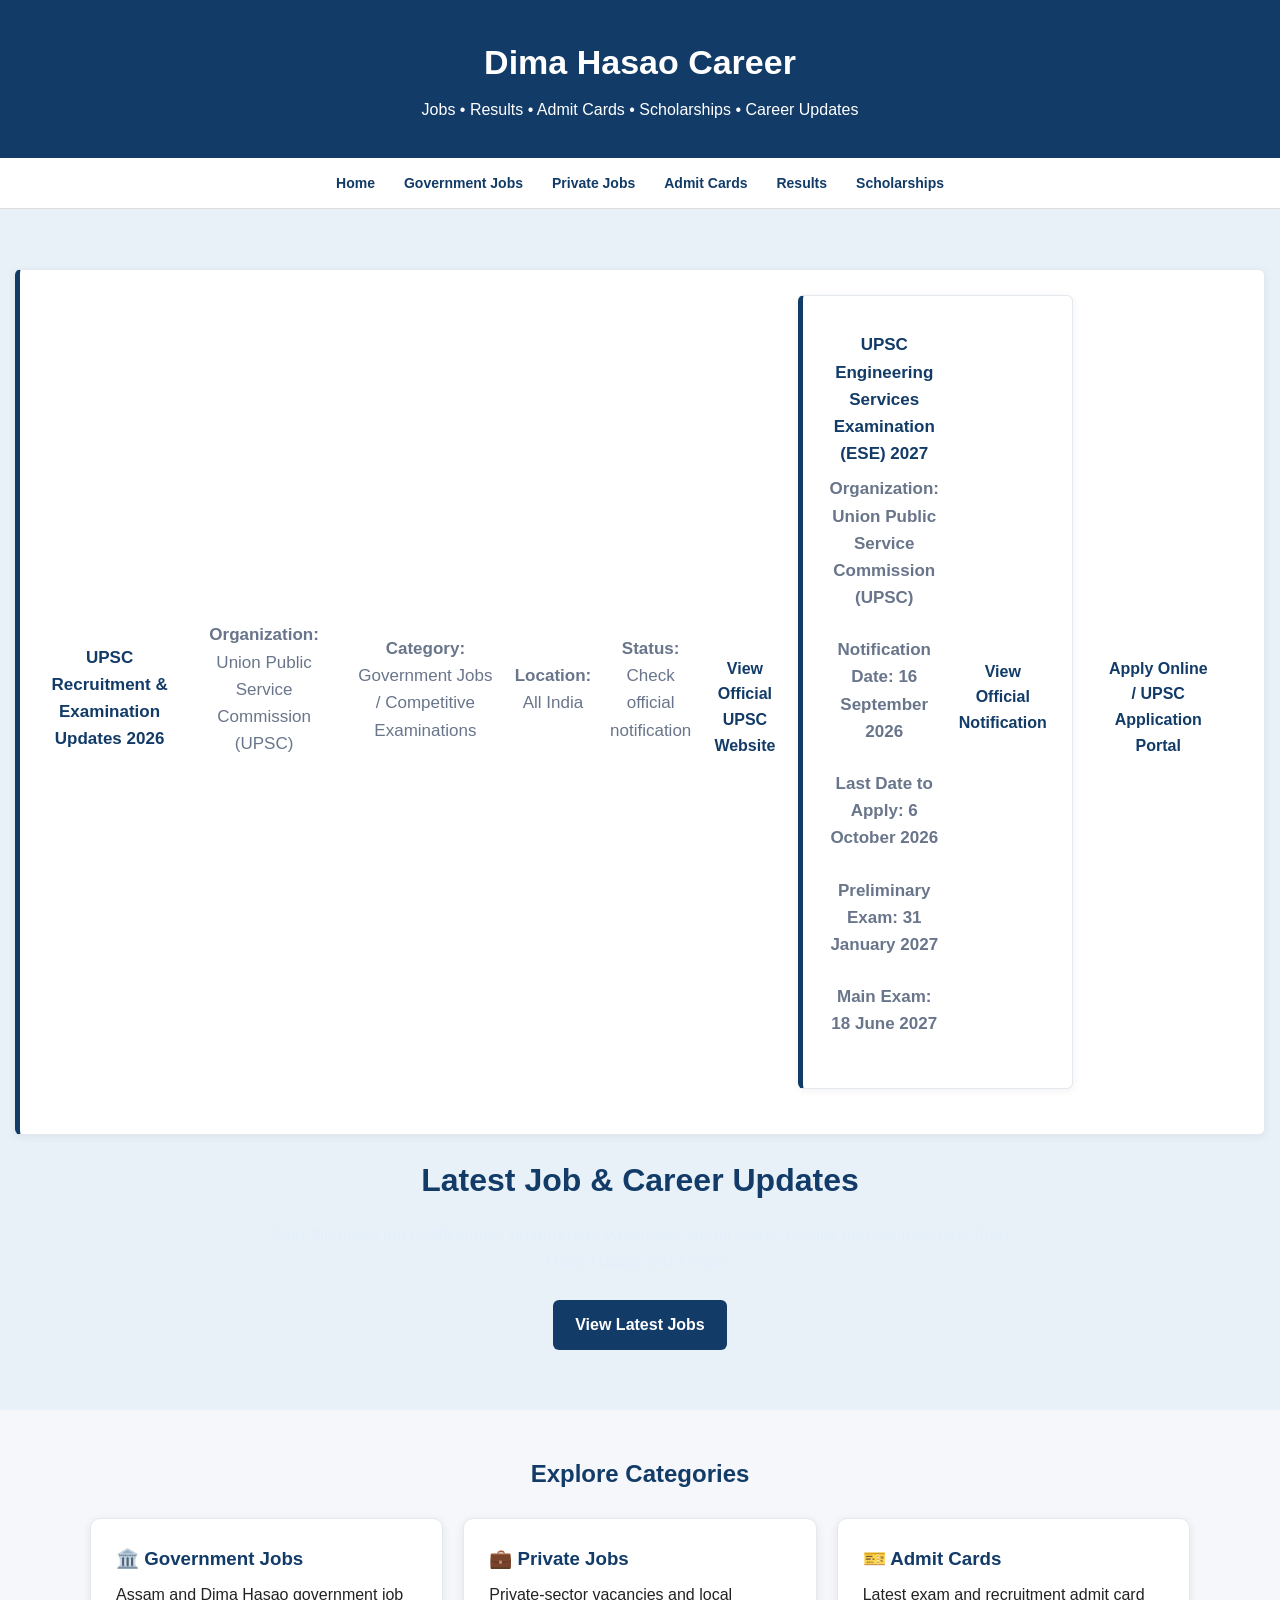
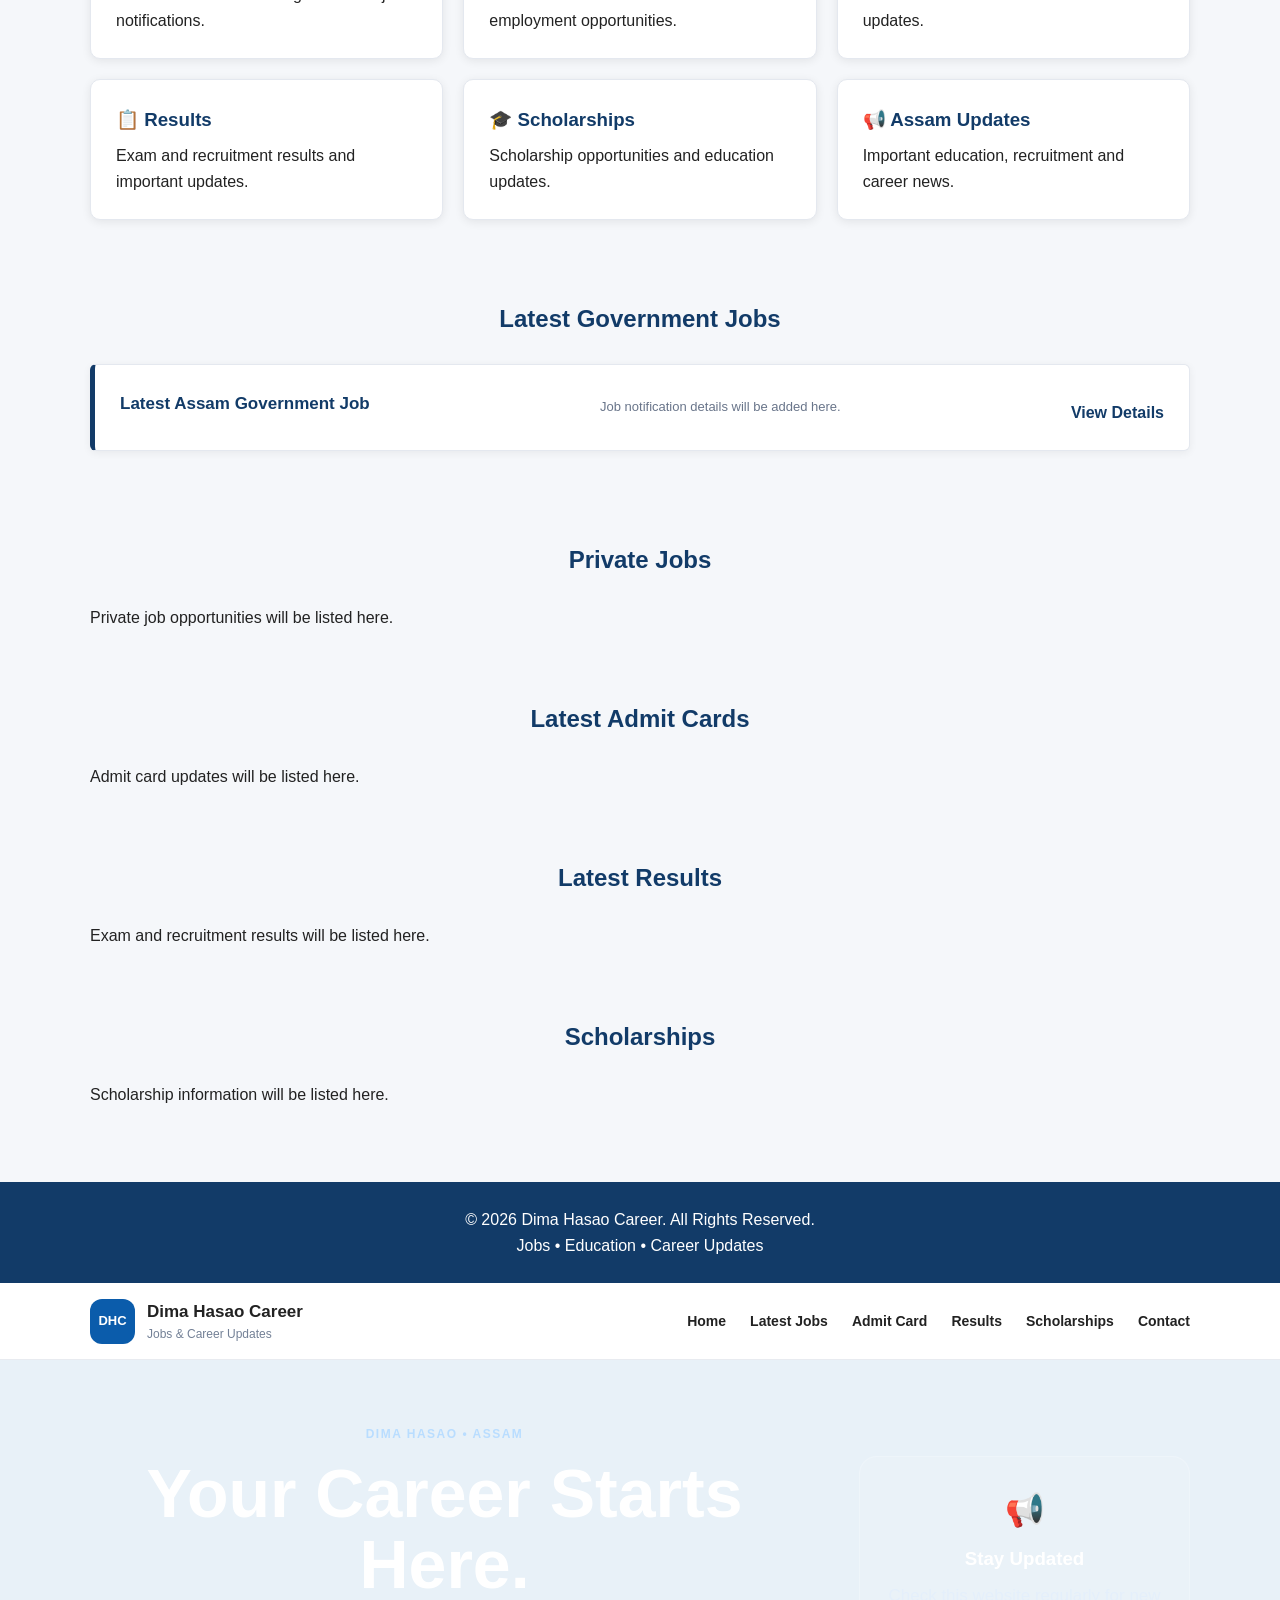
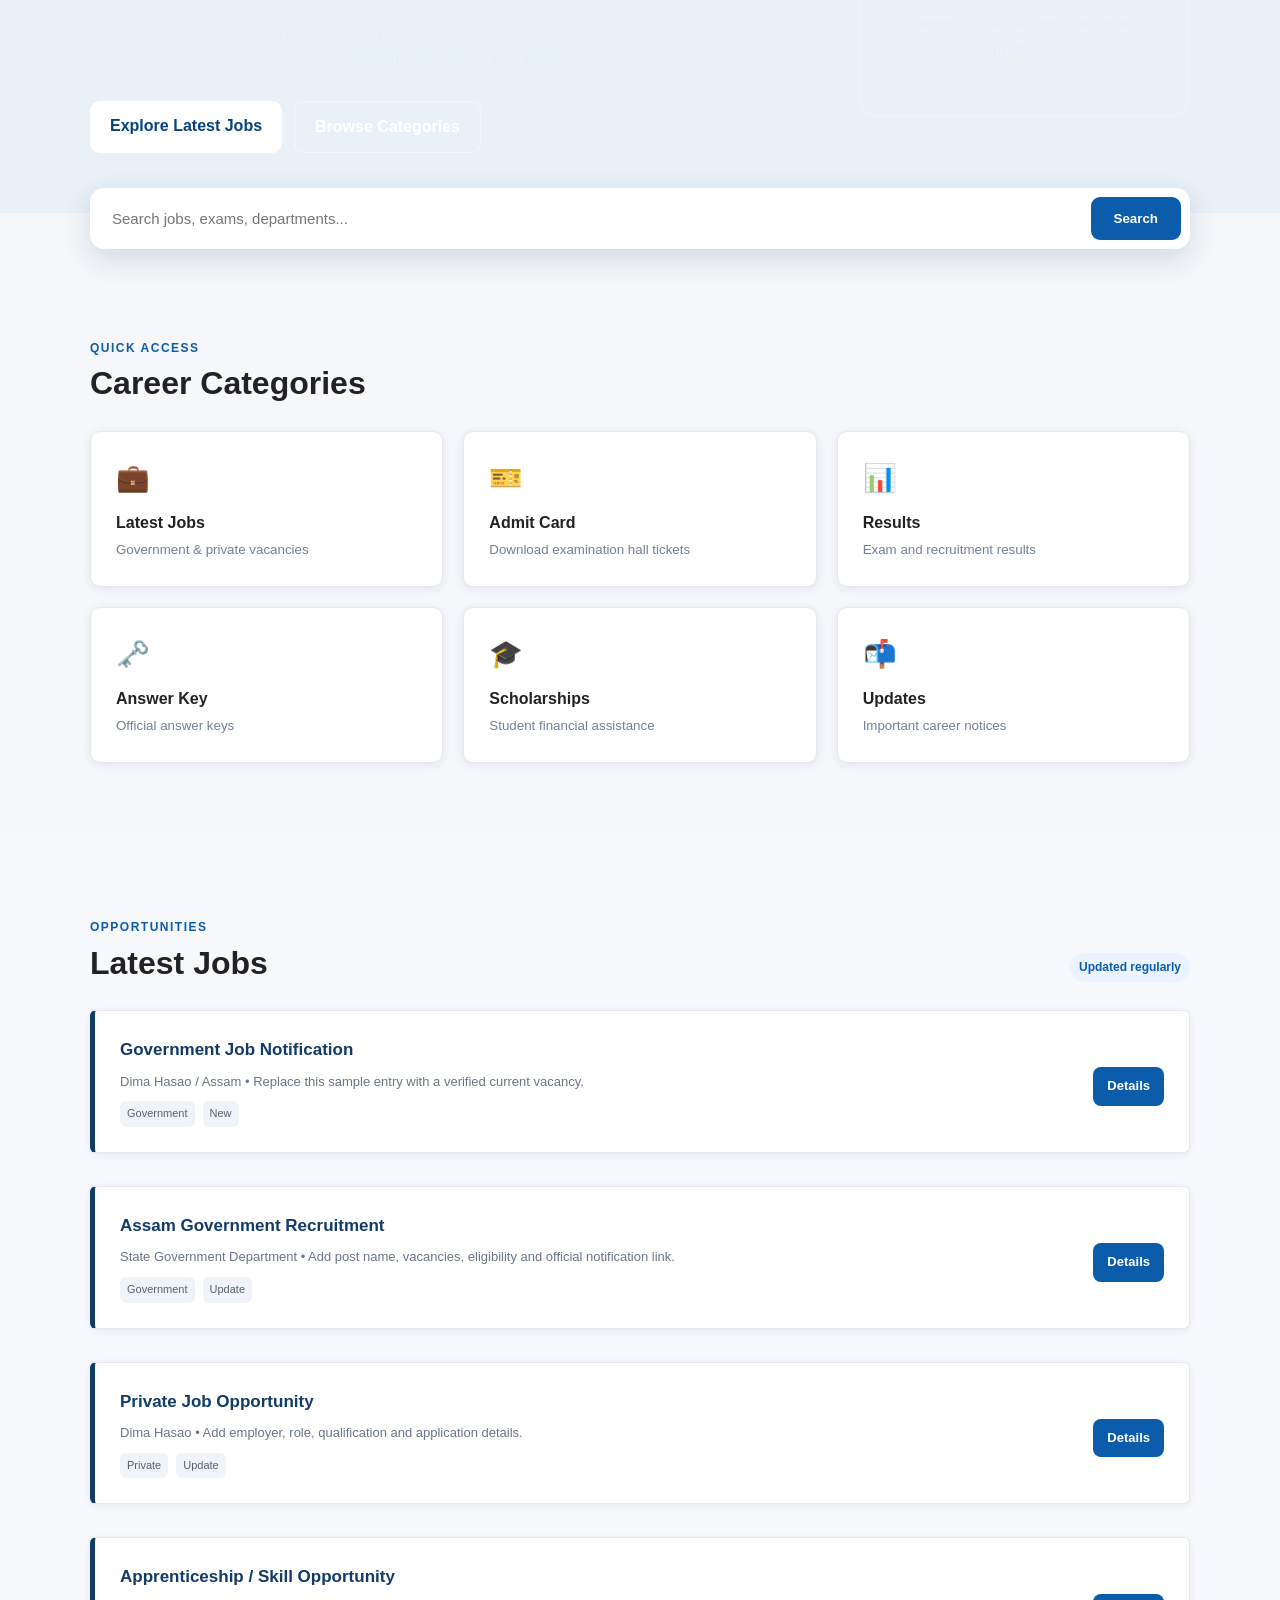
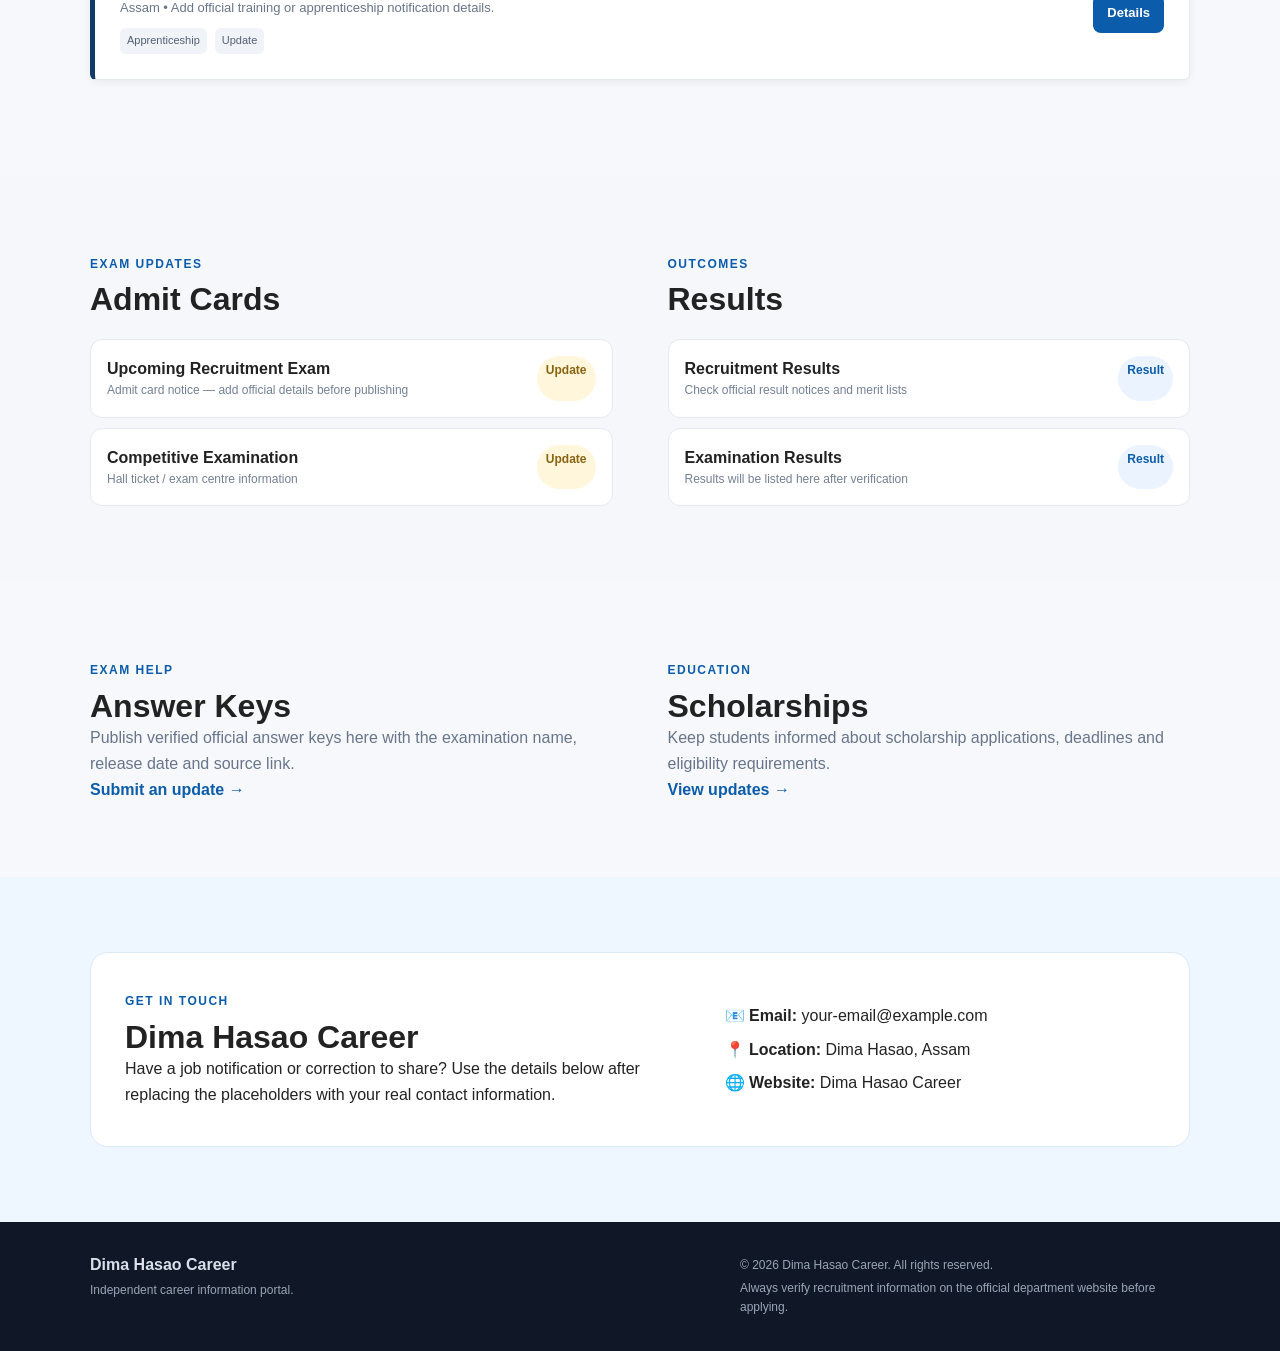
==== commit 09a309a6: "Update index.html" ====
--- a/index.html
+++ b/index.html
@@ -35,6 +35,21 @@
   <p><strong>Location:</strong> All India</p>
   <p><strong>Status:</strong> Check official notification</p>  <a href="https://www.upsc.gov.in/" target="_blank" rel="noopener">
     View Official UPSC Website
+    <div class="job-card">
+    <h3>UPSC Engineering Services Examination (ESE) 2027</h3>
+
+    <p><strong>Organization:</strong> Union Public Service Commission (UPSC)</p>
+    <p><strong>Notification Date:</strong> 16 September 2026</p>
+    <p><strong>Last Date to Apply:</strong> 6 October 2026</p>
+    <p><strong>Preliminary Exam:</strong> 31 January 2027</p>
+    <p><strong>Main Exam:</strong> 18 June 2027</p>
+
+    <a href="https://www.upsc.gov.in/sites/default/files/Notif-ESEP-2027-Engl-160926.pdf"
+       target="_blank"
+       class="apply-btn">
+        View Official Notification
+    </a>
+    </div>
   </a><br><br>
 
   <a href="https://upsconline.nic.in/" target="_blank" rel="noopener">
